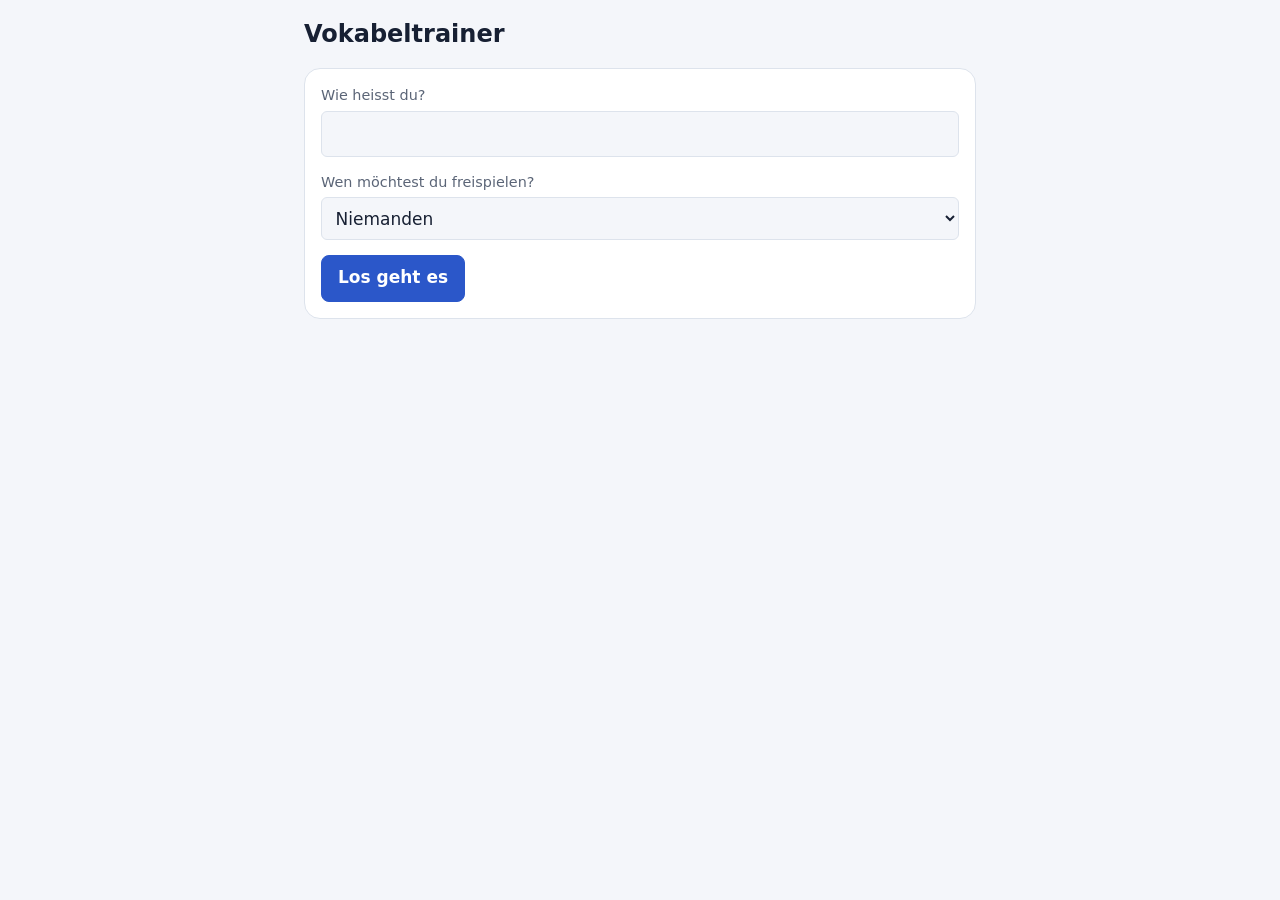
==== index.html @ 532fa18b "feat: neuer Fortschritt-Bildschirm - Titel «Dein Fortschritt», der Bereich der Auswahl darüber; der " ====
<!DOCTYPE html>
<html lang="de">

<head>
    <meta charset="UTF-8">
    <meta name="viewport" content="width=device-width, initial-scale=1">
    <meta name="description" content="Mehrsprachiger Vokabeltrainer mit drei Lernmodi.">
    <title>Vokabeltrainer</title>
    <link rel="stylesheet" href="css/styles.css">
    <link rel="icon" href="data:image/svg+xml,<svg xmlns='http://www.w3.org/2000/svg' viewBox='0 0 32 32'><text y='26' font-size='26'>📚</text></svg>">
</head>

<body>
    <!-- Symbole, eingebunden mit <use href="#i-…"> -->
    <svg class="sprite" aria-hidden="true">
        <symbol id="i-sound" viewBox="0 0 24 24"><path d="M11 5 6 9H3v6h3l5 4V5z"/><path d="M15.5 8.5a5 5 0 0 1 0 7"/><path d="M18.5 5.5a9 9 0 0 1 0 13"/></symbol>
        <symbol id="i-spell" viewBox="0 0 24 24"><path d="M4 7V4h16v3"/><path d="M9 20h6"/><path d="M12 4v16"/></symbol>
        <symbol id="i-write" viewBox="0 0 24 24"><path d="M12 20h9"/><path d="M16.5 3.5a2.1 2.1 0 0 1 3 3L7 19l-4 1 1-4z"/></symbol>
        <symbol id="i-grid" viewBox="0 0 24 24"><rect x="3" y="3" width="18" height="18" rx="2"/><path d="M3 9h18M3 15h18M9 3v18M15 3v18"/></symbol>
        <symbol id="i-sort" viewBox="0 0 24 24"><path d="M3 6h18"/><path d="M7 12h10"/><path d="M10 18h4"/></symbol>
        <symbol id="i-bolt" viewBox="0 0 24 24"><path d="M13 2 3 14h9l-1 8 10-12h-9l1-8z"/></symbol>
        <symbol id="i-book" viewBox="0 0 24 24"><path d="M4 19.5A2.5 2.5 0 0 1 6.5 17H20V3H6.5A2.5 2.5 0 0 0 4 5.5v14z"/></symbol>
        <symbol id="i-chart" viewBox="0 0 24 24"><path d="M3 3v18h18"/><path d="m7 15 4-4 3 3 5-6"/></symbol>
        <symbol id="i-more" viewBox="0 0 24 24"><circle cx="5" cy="12" r="1.2"/><circle cx="12" cy="12" r="1.2"/><circle cx="19" cy="12" r="1.2"/></symbol>
        <symbol id="i-check" viewBox="0 0 24 24"><path d="M20 6 9 17l-5-5"/></symbol>
        <symbol id="i-chevron" viewBox="0 0 24 24"><path d="m6 9 6 6 6-6"/></symbol>
        <symbol id="i-close" viewBox="0 0 24 24"><path d="M18 6 6 18M6 6l12 12"/></symbol>
        <symbol id="i-swap" viewBox="0 0 24 24"><path d="M7 7h13l-3-3"/><path d="M17 17H4l3 3"/></symbol>
        <symbol id="i-arrow" viewBox="0 0 24 24"><path d="M5 12h14"/><path d="m13 6 6 6-6 6"/></symbol>
    </svg>

    <div id="hero" class="hero" hidden>
        <img id="hero-image" alt="">
    </div>

    <!-- Hauptmenü: auf dem Handy unten, auf breiten Bildschirmen oben -->
    <nav id="tabbar" class="tabbar" aria-label="Hauptmenü" hidden>
        <button type="button" data-tab="screen-select">
            <svg class="icon" aria-hidden="true"><use href="#i-book"/></svg>
            Lernen
        </button>
        <button type="button" data-tab="screen-insight">
            <svg class="icon" aria-hidden="true"><use href="#i-chart"/></svg>
            Fortschritt
        </button>
        <button type="button" data-tab="screen-more">
            <svg class="icon" aria-hidden="true"><use href="#i-more"/></svg>
            Mehr
        </button>
    </nav>

    <main class="page">

        <!-- Startseite -->
        <section id="screen-start" class="screen" hidden>
            <h1>Vokabeltrainer</h1>
            <p id="start-challenge" class="card" hidden></p>
            <form id="start-form" class="card">
                <label for="name-input">Wie heisst du?</label>
                <input type="text" id="name-input" autocomplete="given-name" required>

                <label for="hero-select">Wen möchtest du freispielen?</label>
                <select id="hero-select">
                    <option value="">Niemanden</option>
                </select>

                <button type="submit" class="primary">Los geht es</button>
            </form>
        </section>

        <!-- Lernen: Kurs, Lektionen, Niveau und alles, was man damit macht -->
        <section id="screen-select" class="screen learn" hidden>
            <header class="learn-head">
                <span id="avatar" class="avatar" aria-hidden="true"></span>
                <div>
                    <p id="greeting" class="eyebrow"></p>
                    <h1>Was übst du heute?</h1>
                </div>
            </header>

            <div class="learn-grid">
                <div class="learn-main">
                    <label class="course">
                        <span class="eyebrow">Kurs</span>
                        <select id="deck-select"></select>
                    </label>

                    <div id="unit-list" class="unit-list"></div>
                </div>

                <div class="learn-side">
                    <section class="panel">
                        <fieldset class="level">
                            <legend><h2>Niveau</h2></legend>
                            <div class="segmented">
                                <label><input type="radio" name="level" value="basis"><span>Basis</span></label>
                                <label><input type="radio" name="level" value="erweitert" checked><span>Erweitert</span></label>
                                <label><input type="radio" name="level" value="expert"><span>Expert</span></label>
                            </div>
                        </fieldset>
                        <p id="level-hint" class="hint"></p>

                        <div class="cta-bar">
                            <button type="button" id="foryou-start" class="cta">
                                <span class="cta-text">
                                    <span class="cta-title">Für dich</span>
                                    <span id="foryou-detail" class="cta-detail"></span>
                                </span>
                                <svg class="icon" aria-hidden="true"><use href="#i-arrow"/></svg>
                            </button>
                        </div>
                    </section>

                    <section>
                        <h2>Selbst wählen</h2>
                        <div class="tile-grid">
                            <button type="button" class="tile" data-mode="terms">
                                <svg class="icon tile-icon" aria-hidden="true"><use href="#i-sound"/></svg>
                                <span class="tile-title">Erkennen</span>
                                <span class="tile-sub">hören und wählen</span>
                            </button>
                            <button type="button" class="tile" data-mode="spelling">
                                <svg class="icon tile-icon" aria-hidden="true"><use href="#i-spell"/></svg>
                                <span class="tile-title">Buchstabieren</span>
                                <span class="tile-sub">richtige Schreibweise</span>
                            </button>
                            <button type="button" class="tile" data-mode="writing">
                                <svg class="icon tile-icon" aria-hidden="true"><use href="#i-write"/></svg>
                                <span class="tile-title">Schreiben</span>
                                <span class="tile-sub">selbst eintippen</span>
                            </button>
                        </div>
                    </section>

                    <section id="exercise-block" hidden>
                        <h2>Grammatik</h2>
                        <div id="exercise-list" class="chip-list"></div>
                    </section>

                    <section id="game-block" hidden>
                        <h2>Spielen</h2>
                        <div id="game-list" class="game-grid"></div>
                    </section>
                </div>
            </div>
        </section>

        <!-- Mehr: Einstellungen, die man selten braucht -->
        <section id="screen-more" class="screen" hidden>
            <h1>Mehr</h1>

            <details class="card">
                <summary>Stimme</summary>
                <div id="voice-picker"></div>
                <p class="hint">
                    Welche Stimmen zur Verfügung stehen, hängt vom Browser ab.
                    Die über das Netz erzeugten klingen meist deutlich besser als
                    die auf dem Gerät gespeicherten.
                </p>
            </details>

            <details class="card">
                <summary>Drucken</summary>
                <p class="hint">Gedruckt werden die Wörter der Lektionen, die unter «Lernen» gewählt sind.</p>
                <fieldset class="row">
                    <legend class="label">Was soll auf dem Blatt stehen?</legend>
                    <label><input type="radio" name="print-mode" value="both" checked> beide Sprachen</label>
                    <label><input type="radio" name="print-mode" value="target"> nur Zielsprache</label>
                    <label><input type="radio" name="print-mode" value="source"> nur Ausgangssprache</label>
                </fieldset>
                <fieldset class="row">
                    <legend class="label">Format</legend>
                    <label><input type="radio" name="print-layout" value="list" checked> Liste</label>
                    <label><input type="radio" name="print-layout" value="cards"> Karteikarten</label>
                </fieldset>
                <label class="check">
                    <input type="checkbox" id="print-duplex">
                    doppelseitig (Zielsprache vorne, Ausgangssprache hinten)
                </label>
                <p class="hint">
                    Karteikarten: DIN A8 quer (74 × 52 mm), 8 pro Blatt – zum
                    Ausschneiden und Laminieren als Lernkärtchen. Doppelseitig:
                    im Druckdialog beidseitiges Drucken mit Wendung an der
                    langen Kante wählen; die Karte danach zum Umdrehen ebenfalls
                    um ihre lange Kante drehen.
                </p>
                <button type="button" id="print-open">Vorschau öffnen</button>
            </details>

            <details class="card">
                <summary>Eigenen Wortschatz laden</summary>
                <form id="import-form">
                    <label for="import-file">CSV-Datei</label>
                    <input type="file" id="import-file" accept=".csv,text/csv">

                    <label for="import-title">Bezeichnung</label>
                    <input type="text" id="import-title" placeholder="zum Beispiel: Französisch Unité 3">

                    <div class="row">
                        <span>
                            <label for="import-source">Ausgangssprache</label>
                            <select id="import-source">
                                <option value="de" selected>Deutsch</option>
                                <option value="en">Englisch</option>
                                <option value="fr">Französisch</option>
                                <option value="it">Italienisch</option>
                                <option value="es">Spanisch</option>
                                <option value="la">Latein</option>
                            </select>
                        </span>
                        <span>
                            <label for="import-target">Zielsprache</label>
                            <select id="import-target">
                                <option value="en" selected>Englisch</option>
                                <option value="fr">Französisch</option>
                                <option value="it">Italienisch</option>
                                <option value="es">Spanisch</option>
                                <option value="la">Latein</option>
                                <option value="de">Deutsch</option>
                            </select>
                        </span>
                    </div>

                    <label class="check">
                        <input type="checkbox" id="import-target-first" checked>
                        Spalte 2 enthält die Zielsprache
                    </label>

                    <button type="submit">Importieren</button>
                    <p id="import-message" class="hint"></p>
                </form>

                <p class="hint">
                    Erwartet werden drei Spalten, getrennt durch Semikolon:
                    <code>Lektion;Zielsprache;Ausgangssprache</code>
                </p>

                <button type="button" id="deck-delete" class="link danger">
                    Gewählten Wortschatz löschen
                </button>
            </details>
        </section>

        <!-- Lernrunde -->
        <section id="screen-quiz" class="screen quiz" hidden>
            <header class="quiz-head">
                <button type="button" id="quiz-home" class="icon-button" aria-label="Runde abbrechen">
                    <svg class="icon" aria-hidden="true"><use href="#i-close"/></svg>
                </button>
                <div id="quiz-progress" class="progress" role="progressbar" aria-label="Fortschritt der Runde"
                    aria-valuemin="0" aria-valuemax="1" aria-valuenow="0">
                    <div id="quiz-progress-fill" class="progress-fill"></div>
                </div>
                <span id="quiz-count" class="quiz-count"></span>
            </header>

            <div class="quiz-meta">
                <h1 id="quiz-title" class="pill"></h1>
                <span id="quiz-level" class="pill muted"></span>
            </div>

            <div class="quiz-card">
                <figure id="quiz-figure" class="quiz-figure" hidden>
                    <span id="quiz-emoji" aria-hidden="true"></span>
                    <img id="quiz-image" alt="" hidden>
                </figure>

                <p id="quiz-prompt" class="prompt"></p>
                <button type="button" id="quiz-speak" class="speak" hidden>
                    <svg class="icon" aria-hidden="true"><use href="#i-sound"/></svg>
                    nochmals hören
                </button>
            </div>

            <p id="quiz-subtitle" class="quiz-instruction"></p>

            <div id="quiz-options" class="options"></div>

            <form id="answer-form" hidden>
                <span class="answer-field">
                    <span id="answer-prefix" class="answer-prefix" hidden></span>
                    <input type="text" id="answer-input" autocomplete="off" autocapitalize="off"
                        autocorrect="off" spellcheck="false" placeholder="Übersetzung eintippen">
                </span>
                <button type="submit" class="primary">prüfen</button>
            </form>

            <p id="scoreboard" class="quiz-stats" role="status" aria-live="polite" hidden></p>

            <!-- Rückmeldung zur Antwort, unten über die ganze Breite -->
            <div id="quiz-feedback" class="feedback" hidden>
                <div class="feedback-inner">
                    <div class="feedback-head">
                        <span class="feedback-badge" aria-hidden="true">
                            <svg class="icon feedback-ok"><use href="#i-check"/></svg>
                            <svg class="icon feedback-no"><use href="#i-close"/></svg>
                        </span>
                        <p id="feedback-title" class="feedback-title" role="status" aria-live="polite"></p>
                    </div>
                    <p id="quiz-note" class="feedback-note"></p>
                    <button type="button" id="quiz-next" class="feedback-next" hidden>Weiter</button>
                </div>
            </div>
        </section>

        <!-- Ergebnis -->
        <section id="screen-result" class="screen result" hidden>
            <div class="result-head">
                <div class="ring" role="img" id="result-ring">
                    <svg viewBox="0 0 132 132" aria-hidden="true">
                        <circle class="ring-track" cx="66" cy="66" r="54"/>
                        <circle class="ring-fill" id="result-ring-fill" cx="66" cy="66" r="54"/>
                    </svg>
                    <span class="ring-label" aria-hidden="true">
                        <span id="result-score" class="ring-value"></span>
                        <span class="ring-unit">auf Anhieb</span>
                    </span>
                </div>
                <h1 id="result-title"></h1>
                <p id="result-text" class="result-text"></p>
            </div>

            <div id="result-missed-box" class="card" hidden>
                <h2 class="card-label">Noch nicht sicher</h2>
                <ul id="result-list" class="word-list"></ul>
            </div>

            <div id="result-level" class="card accent-card" hidden>
                <p id="result-level-text"></p>
                <button type="button" id="result-level-up" class="primary"></button>
            </div>

            <div class="result-actions">
                <button type="button" id="result-missed" class="primary big">Fehler wiederholen</button>
                <button type="button" id="result-again" class="big">Ganze Runde nochmals</button>
                <button type="button" id="result-home" class="link">Zur Übersicht</button>
            </div>
        </section>

        <!-- Spiel -->
        <section id="screen-game" class="screen" hidden>
            <div class="row spread">
                <div>
                    <h1 id="game-title"></h1>
                    <p id="game-subtitle" class="hint"></p>
                </div>
                <button type="button" id="game-home" class="link">abbrechen</button>
            </div>
            <p id="game-status" class="scoreboard" role="status"></p>
            <div id="game-stage" class="game-stage"></div>
        </section>

        <!-- Spielergebnis -->
        <section id="screen-game-result" class="screen" hidden>
            <h1>Geschafft!</h1>
            <p id="game-result-score" class="prompt"></p>
            <p id="game-result-detail" class="hint center"></p>

            <div id="game-result-compare" class="card center" hidden></div>

            <div id="game-result-missed-box" class="card" hidden>
                <h2>Das war noch nicht sicher</h2>
                <ul id="game-result-list" class="result-list"></ul>
            </div>

            <div class="modes">
                <button type="button" id="game-again" class="primary">nochmals spielen</button>
                <button type="button" id="game-challenge">Freunde herausfordern</button>
                <button type="button" id="game-result-home" class="link">zur Auswahl</button>
            </div>

            <div id="game-share" class="card" hidden>
                <h2>Herausforderung verschicken</h2>
                <p class="hint">
                    Wer den Link öffnet, spielt genau diese Partie und sieht danach, wer besser war.
                    Du erscheinst als <strong id="share-alias"></strong>.
                    <button type="button" id="share-reroll" class="link">anderer Spitzname</button>
                </p>
                <label for="share-link">Link</label>
                <input type="text" id="share-link" readonly>
                <div class="row">
                    <button type="button" id="share-copy" class="primary">Link kopieren</button>
                    <button type="button" id="share-native" hidden>Teilen …</button>
                </div>
                <p id="share-message" class="hint" role="status"></p>
            </div>
        </section>

        <!-- Eingehende Herausforderung -->
        <section id="screen-challenge" class="screen" hidden>
            <h1>Du wurdest herausgefordert!</h1>
            <div class="card">
                <p id="challenge-text" class="prompt"></p>
                <p id="challenge-detail" class="hint center"></p>
                <p id="challenge-warning" class="hint error" hidden></p>
                <div class="modes">
                    <button type="button" id="challenge-accept" class="primary">annehmen</button>
                    <button type="button" id="challenge-decline" class="link">nicht jetzt</button>
                </div>
            </div>
        </section>

        <!-- Lernstand und Schwächen -->
        <section id="screen-insight" class="screen insight" hidden>
            <header class="insight-head">
                <p id="insight-scope" class="eyebrow"></p>
                <h1>Dein Fortschritt</h1>
            </header>

            <section class="card">
                <div class="card-head">
                    <h2>Lernkartei</h2>
                    <span id="insight-total" class="card-meta"></span>
                </div>
                <div id="insight-boxes" class="boxes"></div>
                <p id="insight-summary" class="hint"></p>
            </section>

            <section class="card">
                <h2>Das passiert dir oft</h2>
                <div id="insight-errors"></div>
            </section>

            <section id="insight-confusions-card" class="card" hidden>
                <h2>Diese Wörter verwechselst du</h2>
                <div id="insight-confusions"></div>
            </section>

            <section id="insight-grammar-card" class="card" hidden>
                <h2>Grammatik</h2>
                <div id="insight-grammar"></div>
            </section>

            <section id="insight-weak-card" class="card" hidden>
                <h2>Noch unsicher</h2>
                <ul id="insight-weak" class="word-list"></ul>
                <button type="button" id="insight-weak-start" class="primary big wide-button">Diese Wörter üben</button>
            </section>
        </section>

    </main>

    <!-- Druckvorschau -->
    <div id="print-overlay" class="overlay" hidden></div>
    <div id="print-dialog" class="dialog" role="dialog" aria-labelledby="print-heading" hidden>
        <h2 id="print-heading">Druckvorschau</h2>
        <div class="table-scroll">
            <table id="print-table"></table>
        </div>
        <div class="row">
            <button type="button" id="print-shuffle">mischen</button>
            <button type="button" id="print-start" class="primary">drucken</button>
            <button type="button" id="print-close" class="link">schliessen</button>
        </div>
    </div>

    <script type="module" src="js/main.js"></script>
</body>

</html>
---- css/styles.css ----
/* Vokabeltrainer – Grundgestaltung */

:root {
    /* Eingebaute Bedienelemente (Auswahllisten, Scrollbalken) folgen dem Modus. */
    color-scheme: light dark;
    --bg: #f4f6fa;
    --surface: #ffffff;
    --track: #e6eaf1;
    --ink: #172033;
    --ink-soft: #5b6577;
    --accent: #2b57c9;
    --accent-strong: #1e3f96;
    --accent-soft: #e7edfb;
    --accent-ink: #ffffff;
    --warm: #e8772e;
    --warm-soft: #fde7d6;
    --warm-ink: #6b3009;
    --line: #dde3ec;
    --right: #1f7a4d;
    --right-soft: #e3f3ea;
    --right-ink: #14532f;
    --warn: #b4471a;
    --warn-soft: #fcebdd;
    --warn-ink: #7a2e0e;
    --status-ink: #ffffff;
    --wrong: #c0392b;
    --radius: 16px;
    --tabbar-height: 4rem;
}

@media (prefers-color-scheme: dark) {
    :root {
        --bg: #161a1f;
        --surface: #1e242b;
        --track: #2a323c;
        --ink: #e8edf3;
        --ink-soft: #9aa7b5;
        --accent: #7aa2f7;
        --accent-strong: #c9d8ff;
        --accent-soft: #24304a;
        --accent-ink: #0f1418;
        --warm: #f0a46a;
        --warm-soft: #3b2a1e;
        --warm-ink: #ffd9bd;
        --line: #2e3844;
        --right: #4caf7d;
        --right-soft: #1b3428;
        --right-ink: #c7ecd6;
        --warn: #e88a5a;
        --warn-soft: #3a2417;
        --warn-ink: #ffd6bf;
        --status-ink: #0f1418;
        --wrong: #e06a5c;
    }
}

* {
    box-sizing: border-box;
}

/* Verborgenes bleibt verborgen, auch wenn eine Regel weiter unten ein
   display setzt. Ohne dieses Ausrufezeichen gewinnt etwa das flex des
   Antwortformulars gegen sein hidden-Attribut. */
[hidden] {
    display: none !important;
}

body {
    margin: 0;
    padding: 1rem;
    font-family: system-ui, -apple-system, "Segoe UI", Roboto, sans-serif;
    font-size: 17px;
    line-height: 1.5;
    color: var(--ink);
    background: var(--bg);
}

.page {
    max-width: 72rem;
    margin: 0 auto;
}

/* Lernen nutzt die volle Breite, die übrigen Bereiche bleiben schmal. */
.screen:not(.learn) {
    max-width: 42rem;
    margin-inline: auto;
}

h1 {
    font-size: 1.5rem;
    margin: 0 0 1rem;
}

h2 {
    font-size: 1.1rem;
    margin: 0 0 .75rem;
}

/* ------------------------------------------------------------- Bausteine */

.card {
    background: var(--surface);
    border: 1px solid var(--line);
    border-radius: var(--radius);
    padding: 1rem;
    margin-bottom: 1rem;
}

details.card > summary {
    cursor: pointer;
    font-weight: 600;
    margin: -1rem;
    padding: 1rem;
}

details.card[open] > summary {
    margin-bottom: 0;
}

label,
.label {
    display: block;
    font-size: .9rem;
    color: var(--ink-soft);
    margin-bottom: .25rem;
}

label.check,
fieldset label {
    display: inline-flex;
    align-items: center;
    gap: .4rem;
    color: var(--ink);
    margin-right: 1rem;
}

input[type="text"],
input[type="file"],
select {
    width: 100%;
    padding: .6rem;
    margin-bottom: .9rem;
    font: inherit;
    color: var(--ink);
    background: var(--bg);
    border: 1px solid var(--line);
    border-radius: 6px;
}

fieldset {
    border: 0;
    padding: 0;
    margin: 0 0 .75rem;
}

.row {
    display: flex;
    flex-wrap: wrap;
    gap: .75rem;
    align-items: center;
}

.row.spread {
    justify-content: space-between;
}

.row > span {
    flex: 1 1 10rem;
}

.hint {
    font-size: .875rem;
    color: var(--ink-soft);
    margin: .5rem 0 0;
}

.hint.error {
    color: var(--wrong);
}

code {
    font-size: .85em;
    background: var(--bg);
    padding: .1rem .3rem;
    border-radius: 4px;
}

/* -------------------------------------------------------------- Knöpfe */

button {
    font: inherit;
    padding: .6rem 1rem;
    border: 1px solid var(--line);
    border-radius: 8px;
    background: var(--surface);
    color: var(--ink);
    cursor: pointer;
}

button:hover:not(:disabled) {
    border-color: var(--accent);
}

button:disabled {
    opacity: .45;
    cursor: not-allowed;
}

button.primary {
    background: var(--accent);
    border-color: var(--accent);
    color: var(--accent-ink);
    font-weight: 600;
}

button.link {
    background: none;
    border: none;
    color: var(--accent);
    padding: .3rem .4rem;
    text-decoration: underline;
}

button.link.danger {
    color: var(--wrong);
}

.modes {
    display: flex;
    flex-wrap: wrap;
    gap: .6rem;
}

.modes button {
    flex: 1 1 8rem;
}

/* ------------------------------------------------------------- Symbole */

.sprite {
    position: absolute;
    width: 0;
    height: 0;
    overflow: hidden;
}

.icon {
    width: 1.25em;
    height: 1.25em;
    flex: none;
    fill: none;
    stroke: currentColor;
    stroke-width: 2;
    stroke-linecap: round;
    stroke-linejoin: round;
}

/* ------------------------------------------------------------- Lernen */

.learn {
    /* Platz für die Leiste «Für dich», die auf dem Handy unten klebt. */
    padding-bottom: 5.5rem;
}

.learn h2 {
    font-size: 1.15rem;
    margin: 0 0 .6rem;
}

.learn section + section {
    margin-top: 1.5rem;
}

.eyebrow {
    margin: 0;
    font-size: .9rem;
    color: var(--ink-soft);
}

.learn-head {
    display: flex;
    align-items: center;
    gap: .75rem;
    margin-bottom: 1.25rem;
}

/* Der Held oben rechts soll den Titel nicht verdecken. */
body:has(#hero:not([hidden])) .learn-head {
    padding-right: 5.5rem;
}

.learn-head h1 {
    margin: 0;
    line-height: 1.15;
}

.avatar {
    width: 2.75rem;
    height: 2.75rem;
    flex: none;
    border-radius: 50%;
    display: flex;
    align-items: center;
    justify-content: center;
    background: var(--warm-soft);
    color: var(--warm-ink);
    font-weight: 700;
    font-size: 1.2rem;
}

.avatar:empty {
    display: none;
}

.learn-grid {
    display: grid;
    gap: 1.5rem;
}

.course {
    display: block;
    margin: 0 0 1rem;
    padding: .75rem 1rem .25rem;
    background: var(--surface);
    border: 1px solid var(--line);
    border-radius: var(--radius);
    color: var(--ink);
}

/* Die aufgeklappte Liste malt der Browser selbst – Farben ausdrücklich setzen,
   sonst steht im dunklen Modus helle Schrift auf weissem Grund. */
select option {
    background: var(--surface);
    color: var(--ink);
}

.course select {
    margin: .15rem 0 .5rem;
    padding: .35rem 0;
    border: 0;
    background: transparent;
    font-weight: 700;
    cursor: pointer;
}

/* Lektionen: je Unit ein aufklappbarer Block mit Kacheln */

.unit-list {
    display: grid;
    gap: .75rem;
}

.unit-group {
    background: var(--surface);
    border: 1px solid var(--line);
    border-radius: var(--radius);
}

.unit-group > summary {
    display: flex;
    align-items: center;
    gap: .5rem;
    min-height: 3.25rem;
    padding: .5rem 1rem;
    cursor: pointer;
    list-style: none;
}

.unit-group > summary::-webkit-details-marker {
    display: none;
}

.unit-group-text {
    flex: 1;
    display: flex;
    flex-direction: column;
    line-height: 1.3;
}

.unit-group-title {
    font-weight: 700;
    font-size: 1.05rem;
}

.unit-group-meta {
    font-size: .85rem;
    color: var(--ink-soft);
}

.unit-group .chevron {
    color: var(--ink-soft);
    transition: transform .2s ease;
}

.unit-group[open] .chevron {
    transform: rotate(180deg);
}

.unit-group-body {
    display: grid;
    gap: .75rem;
    padding: 0 1rem 1rem;
}

button.unit-group-all {
    justify-self: end;
    margin: -.25rem 0 -.25rem;
    min-height: 2.75rem;
    font-weight: 700;
    text-decoration: none;
}

.unit-row {
    display: grid;
    gap: .4rem;
}

.unit-row + .unit-row {
    padding-top: .75rem;
    border-top: 1px solid var(--line);
}

.unit-row-title {
    font-weight: 700;
}

.unit-tiles {
    display: grid;
    grid-template-columns: repeat(2, minmax(0, 1fr));
    gap: .5rem;
}

button.unit-tile {
    display: flex;
    flex-direction: column;
    align-items: flex-start;
    justify-content: center;
    gap: .1rem;
    min-height: 3.5rem;
    padding: .5rem .75rem;
    text-align: left;
    border: 2px solid var(--line);
    border-radius: 12px;
    background: var(--surface);
    color: var(--ink);
}

button.unit-tile[aria-pressed="true"] {
    border-color: var(--accent);
    background: var(--accent-soft);
    color: var(--accent-strong);
}

.unit-tile-name {
    display: flex;
    align-items: center;
    gap: .35rem;
    font-weight: 700;
    overflow-wrap: anywhere;
}

.unit-tile .check {
    display: none;
    stroke-width: 3;
}

.unit-tile[aria-pressed="true"] .check {
    display: block;
}

.unit-tile-count {
    font-size: .85rem;
    opacity: .8;
}

/* Niveau als Schalter mit drei Feldern */

.panel {
    background: var(--surface);
    border: 1px solid var(--line);
    border-radius: var(--radius);
    padding: 1rem;
}

fieldset.level {
    margin: 0;
}

fieldset.level legend {
    padding: 0;
}

.segmented {
    display: grid;
    grid-template-columns: repeat(3, minmax(0, 1fr));
    gap: .25rem;
    padding: .25rem;
    background: var(--track);
    border-radius: 14px;
}

.segmented label {
    position: relative;
    display: block;
    margin: 0;
    color: var(--ink-soft);
}

.segmented input {
    position: absolute;
    opacity: 0;
    inset: 0;
    margin: 0;
    cursor: pointer;
}

.segmented span {
    display: flex;
    align-items: center;
    justify-content: center;
    min-height: 2.75rem;
    border-radius: 10px;
    font-weight: 700;
    font-size: .95rem;
}

.segmented input:checked + span {
    background: var(--surface);
    color: var(--ink);
    box-shadow: 0 1px 3px rgba(0, 0, 0, .15);
}

.segmented input:focus-visible + span {
    outline: 2px solid var(--accent);
    outline-offset: 1px;
}

/* «Für dich»: auf dem Handy unten festgeklebt, breit im Panel */

.cta-bar {
    position: fixed;
    left: 0;
    right: 0;
    bottom: var(--tabbar-height);
    z-index: 20;
    padding: .6rem 1rem;
    background: var(--surface);
    border-top: 1px solid var(--line);
    box-shadow: 0 -8px 24px rgba(0, 0, 0, .06);
}

button.cta {
    display: flex;
    align-items: center;
    justify-content: space-between;
    gap: 1rem;
    width: 100%;
    max-width: 42rem;
    margin: 0 auto;
    min-height: 3.5rem;
    padding: .5rem 1.1rem;
    border: 0;
    border-radius: 16px;
    background: var(--accent);
    color: var(--accent-ink);
    text-align: left;
}

button.cta:disabled {
    opacity: 1;
    background: var(--track);
    color: var(--ink-soft);
}

button.cta:disabled .icon {
    display: none;
}

.cta-text {
    display: flex;
    flex-direction: column;
    line-height: 1.25;
}

.cta-title {
    font-weight: 700;
    font-size: 1.15rem;
}

.cta-detail {
    font-size: .85rem;
    opacity: .92;
}

button.cta .icon {
    width: 1.5rem;
    height: 1.5rem;
    stroke-width: 2.4;
}

/* Modi, Grammatik, Spiele */

.tile-grid {
    display: grid;
    gap: .5rem;
}

button.tile {
    display: grid;
    grid-template-columns: auto 1fr;
    grid-template-rows: auto auto;
    column-gap: .8rem;
    align-items: center;
    min-height: 4rem;
    padding: .6rem .9rem;
    text-align: left;
    border-radius: var(--radius);
}

.tile-icon {
    grid-row: span 2;
    width: 2.5rem;
    height: 2.5rem;
    padding: .55rem;
    border-radius: 12px;
    background: var(--accent-soft);
    color: var(--accent);
}

.tile-title {
    font-weight: 700;
    line-height: 1.2;
}

.tile-sub {
    font-size: .85rem;
    color: var(--ink-soft);
    line-height: 1.2;
}

.chip-list {
    display: flex;
    flex-wrap: wrap;
    gap: .5rem;
}

button.chip {
    min-height: 2.75rem;
    padding: .4rem 1rem;
    border-radius: 999px;
    font-weight: 600;
}

.game-grid {
    display: grid;
    grid-template-columns: repeat(auto-fit, minmax(6.5rem, 1fr));
    gap: .5rem;
}

button.game-tile {
    display: flex;
    flex-direction: column;
    align-items: center;
    justify-content: center;
    gap: .35rem;
    min-height: 5.5rem;
    padding: .6rem;
    border: 0;
    border-radius: var(--radius);
    background: var(--warm-soft);
    color: var(--warm-ink);
    font-weight: 700;
    font-size: .9rem;
    text-align: center;
    hyphens: auto;
}

button.game-tile:hover:not(:disabled) {
    outline: 2px solid var(--warm);
}

button.game-tile .icon {
    width: 1.5rem;
    height: 1.5rem;
}

/* ------------------------------------------------------------ Hauptmenü */

.tabbar {
    position: fixed;
    left: 0;
    right: 0;
    bottom: 0;
    z-index: 30;
    height: var(--tabbar-height);
    display: grid;
    grid-template-columns: repeat(3, minmax(0, 1fr));
    padding: 0 .5rem env(safe-area-inset-bottom);
    background: var(--surface);
    border-top: 1px solid var(--line);
}

.tabbar button {
    display: flex;
    flex-direction: column;
    align-items: center;
    justify-content: center;
    gap: .1rem;
    padding: 0;
    border: 0;
    background: none;
    color: var(--ink-soft);
    font-size: .8rem;
}

.tabbar button[aria-current="page"] {
    color: var(--accent);
    font-weight: 700;
}

body.has-tabbar {
    padding-bottom: calc(var(--tabbar-height) + 1rem);
}

/* ------------------------------------------- Breite Bildschirme: zwei Spalten */

@media (min-width: 60rem) {
    .tabbar {
        position: static;
        height: auto;
        display: flex;
        gap: .25rem;
        max-width: 72rem;
        margin: 0 auto 1.25rem;
        padding: .4rem;
        border: 1px solid var(--line);
        border-radius: var(--radius);
    }

    .tabbar button {
        flex-direction: row;
        gap: .5rem;
        min-height: 2.75rem;
        padding: 0 1rem;
        border-radius: 10px;
        font-size: 1rem;
    }

    .tabbar button[aria-current="page"] {
        background: var(--accent-soft);
        color: var(--accent-strong);
    }

    body.has-tabbar {
        padding-bottom: 1rem;
    }

    .learn {
        padding-bottom: 0;
    }

    .learn-grid {
        grid-template-columns: minmax(0, 1.35fr) minmax(0, 1fr);
        gap: 2rem;
        align-items: start;
    }

    .cta-bar {
        position: static;
        padding: 0;
        margin-top: 1rem;
        background: none;
        border: 0;
        box-shadow: none;
    }
}

/* ---------------------------------------------------------- Lernrunde */

.quiz {
    /* Platz für die Rückmeldung, die unten über allem liegt. */
    padding-bottom: 9rem;
}

.quiz-head {
    display: flex;
    align-items: center;
    gap: .75rem;
    margin-bottom: 1rem;
}

/* Der Held oben rechts soll den Zähler nicht verdecken. */

body:has(#hero:not([hidden])) .quiz-head {
    padding-right: 5.5rem;
}

button.icon-button {
    width: 2.75rem;
    height: 2.75rem;
    flex: none;
    display: flex;
    align-items: center;
    justify-content: center;
    padding: 0;
    border: 0;
    border-radius: 12px;
    background: none;
    color: var(--ink-soft);
}

button.icon-button:hover {
    background: var(--track);
    color: var(--ink);
}

button.icon-button .icon {
    width: 1.4rem;
    height: 1.4rem;
    stroke-width: 2.2;
}

.progress {
    flex: 1;
    height: .75rem;
    border-radius: 999px;
    background: var(--line);
    overflow: hidden;
}

.progress-fill {
    width: 0;
    height: 100%;
    border-radius: 999px;
    background: var(--accent);
    transition: width .3s ease;
}

.quiz-count {
    min-width: 2.75rem;
    text-align: right;
    font-weight: 700;
    font-size: .9rem;
    color: var(--ink-soft);
    font-variant-numeric: tabular-nums;
}

.quiz-meta {
    display: flex;
    flex-wrap: wrap;
    gap: .4rem;
    margin-bottom: 1rem;
}

.pill {
    margin: 0;
    padding: .2rem .7rem;
    border-radius: 999px;
    background: var(--accent-soft);
    color: var(--accent-strong);
    font-size: .85rem;
    font-weight: 700;
    line-height: 1.5;
}

.pill.muted {
    background: var(--track);
    color: var(--ink-soft);
}

.pill:empty {
    display: none;
}

.quiz-card {
    display: flex;
    flex-direction: column;
    align-items: center;
    gap: .5rem;
    padding: 1.5rem 1.25rem;
    background: var(--surface);
    border: 1px solid var(--line);
    border-radius: 24px;
    text-align: center;
}

.quiz-figure {
    margin: 0;
    line-height: 1;
}

#quiz-emoji {
    font-size: clamp(3rem, 16vw, 4.5rem);
}

#quiz-image {
    max-width: 9rem;
    max-height: 9rem;
    border-radius: var(--radius);
}

.prompt {
    font-size: clamp(1.6rem, 7vw, 2.4rem);
    font-weight: 600;
    text-align: center;
    margin: 1rem 0;
    overflow-wrap: break-word;
}

.quiz-card .prompt {
    margin: 0;
    line-height: 1.2;
}

button.speak {
    display: inline-flex;
    align-items: center;
    gap: .4rem;
    min-height: 2.75rem;
    margin-top: .25rem;
    padding: 0 1rem;
    border-radius: 999px;
    background: var(--bg);
    color: var(--accent);
    font-weight: 700;
    font-size: .9rem;
}

.quiz-instruction {
    margin: .9rem 0 0;
    text-align: center;
    color: var(--ink-soft);
}

.quiz-instruction:empty {
    display: none;
}

.options {
    display: grid;
    grid-template-columns: repeat(auto-fit, minmax(9rem, 1fr));
    gap: .6rem;
    margin-top: 1rem;
}

button.option {
    min-height: 4rem;
    padding: .75rem;
    border: 2px solid var(--line);
    border-radius: var(--radius);
    box-shadow: 0 2px 0 var(--line);
    font-weight: 700;
    font-size: 1.05rem;
    overflow-wrap: break-word;
}

button.option.right {
    background: var(--right-soft);
    border-color: var(--right);
    color: var(--right-ink);
    box-shadow: none;
}

button.option.wrong {
    background: var(--warn-soft);
    border-color: var(--warn);
    color: var(--warn-ink);
    box-shadow: none;
    opacity: 1;
}

#answer-form {
    display: flex;
    gap: .5rem;
    justify-content: center;
    max-width: 30rem;
    margin: 1rem auto 0;
}

#answer-input {
    flex: 1 1 auto;
    min-width: 0;
    min-height: 3.25rem;
    margin: 0;
    text-align: center;
    font-size: 1.2rem;
    border-width: 2px;
    border-radius: 14px;
    background: var(--surface);
}

#answer-input:focus {
    outline: none;
    border-color: var(--accent);
}

#answer-input.wrong {
    border-color: var(--warn);
    box-shadow: 0 0 0 3px color-mix(in srgb, var(--warn) 30%, transparent);
}

#answer-form button[type="submit"] {
    flex: none;
    min-height: 3.25rem;
    padding: 0 1.4rem;
    border-radius: 14px;
}

/* Eingabe mit vorgegebenem Artikel: "la [        ]". */
.answer-field {
    display: flex;
    align-items: center;
    gap: .5rem;
    flex: 1 1 0;
    min-width: 0;
}

.answer-prefix {
    font-size: 1.2rem;
    font-weight: 600;
}

.quiz-stats {
    margin: 1.5rem 0 0;
    text-align: center;
    font-size: .9rem;
    color: var(--ink-soft);
    font-variant-numeric: tabular-nums;
}

/* Rückmeldung: unten über die ganze Breite, grün oder orange */

.feedback {
    position: fixed;
    left: 0;
    right: 0;
    bottom: 0;
    z-index: 40;
    padding: 1rem 1rem calc(1.25rem + env(safe-area-inset-bottom));
    border-top: 2px solid var(--right);
    background: var(--right-soft);
    color: var(--right-ink);
    animation: feedback-in .18s ease-out;
}

.feedback[data-kind="no"] {
    border-top-color: var(--warn);
    background: var(--warn-soft);
    color: var(--warn-ink);
}

@keyframes feedback-in {
    from { transform: translateY(100%); }
    to { transform: none; }
}

@media (prefers-reduced-motion: reduce) {
    .feedback {
        animation: none;
    }
}

.feedback-inner {
    display: grid;
    gap: .5rem;
    max-width: 42rem;
    margin: 0 auto;
}

.feedback-head {
    display: flex;
    align-items: center;
    gap: .6rem;
}

.feedback-badge {
    width: 2rem;
    height: 2rem;
    flex: none;
    display: flex;
    align-items: center;
    justify-content: center;
    border-radius: 50%;
    background: var(--right);
    color: var(--status-ink);
}

.feedback[data-kind="no"] .feedback-badge {
    background: var(--warn);
}

.feedback-badge .icon {
    width: 1.1rem;
    height: 1.1rem;
    stroke-width: 3;
}

.feedback .feedback-no,
.feedback[data-kind="no"] .feedback-ok {
    display: none;
}

.feedback[data-kind="no"] .feedback-no {
    display: block;
}

.feedback-title {
    margin: 0;
    font-weight: 700;
    font-size: 1.15rem;
}

.feedback-note {
    margin: 0;
    font-size: .95rem;
}

.feedback-note:empty {
    display: none;
}

button.feedback-next {
    min-height: 3.25rem;
    border: 0;
    border-radius: 14px;
    background: var(--right);
    color: var(--status-ink);
    font-weight: 700;
    font-size: 1.05rem;
}

.feedback[data-kind="no"] button.feedback-next {
    background: var(--warn);
}

button.feedback-next:focus-visible {
    outline: 3px solid var(--ink);
    outline-offset: 2px;
}

.scoreboard {
    text-align: center;
    color: var(--ink-soft);
    font-variant-numeric: tabular-nums;
}

/* Hinweiszeile in den Spielen */
.note {
    text-align: center;
    min-height: 1.5rem;
    color: var(--wrong);
}

.note.ok {
    color: var(--right);
}

/* ------------------------------------------------------------ Ergebnis */

.result-head {
    display: flex;
    flex-direction: column;
    align-items: center;
    gap: .5rem;
    margin: .5rem 0 1.5rem;
    text-align: center;
}

.result-head h1 {
    margin: .5rem 0 0;
    font-size: 1.6rem;
}

.result-text {
    margin: 0;
    max-width: 26rem;
    color: var(--ink-soft);
}

.ring {
    position: relative;
    width: 8.25rem;
    height: 8.25rem;
}

.ring svg {
    width: 100%;
    height: 100%;
    transform: rotate(-90deg);
}

.ring circle {
    fill: none;
    stroke-width: 14;
}

.ring-track {
    stroke: var(--line);
}

.ring-fill {
    stroke: var(--right);
    stroke-linecap: round;
    stroke-dasharray: 0 340;
    transition: stroke-dasharray .6s ease-out;
}

@media (prefers-reduced-motion: reduce) {
    .ring-fill {
        transition: none;
    }
}

.ring-label {
    position: absolute;
    inset: 0;
    display: flex;
    flex-direction: column;
    align-items: center;
    justify-content: center;
    line-height: 1.1;
}

.ring-value {
    font-size: 2rem;
    font-weight: 700;
    font-variant-numeric: tabular-nums;
}

.ring-unit {
    font-size: .8rem;
    color: var(--ink-soft);
}

.card-label {
    margin: 0 0 .25rem;
    font-size: .95rem;
    color: var(--ink-soft);
}

.word-list {
    margin: 0;
    padding: 0;
    list-style: none;
}

.word-list li {
    display: flex;
    justify-content: space-between;
    align-items: baseline;
    gap: 1rem;
    padding: .6rem 0;
    border-top: 1px solid var(--line);
}

.word-list li span {
    color: var(--ink-soft);
    text-align: right;
}

.accent-card {
    background: var(--accent-soft);
    border-color: transparent;
    color: var(--accent-strong);
}

.accent-card p {
    margin: 0 0 .75rem;
}

/* Bei langer Fehlerliste bleiben die Knöpfe unten erreichbar. */
.result-actions {
    position: sticky;
    bottom: 0;
    z-index: 5;
    display: grid;
    gap: .6rem;
    margin: 1rem -1rem 0;
    padding: 1rem 1rem calc(.75rem + env(safe-area-inset-bottom));
    background: var(--bg);
    box-shadow: 0 -12px 16px -8px var(--bg);
}

button.big {
    min-height: 3.25rem;
    border-width: 2px;
    border-radius: var(--radius);
    font-weight: 700;
    font-size: 1.05rem;
}

.result-actions button.link {
    min-height: 2.75rem;
    font-weight: 700;
    text-decoration: none;
}

.result-list {
    margin: 0;
    padding-left: 1.2rem;
}

.result-list li {
    margin-bottom: .3rem;
}

/* --------------------------------------------------------------- Held */

.hero {
    position: fixed;
    top: .75rem;
    right: .75rem;
    width: 5rem;
    z-index: 10;
    pointer-events: none;
}

.hero img {
    width: 100%;
    height: auto;
    border-radius: 8px;
    transition: filter .4s ease;
}

@media (min-width: 40rem) {
    .hero {
        width: 7.5rem;
    }
}

/* ------------------------------------------------------------- Dialog */

.overlay {
    position: fixed;
    inset: 0;
    background: rgba(0, 0, 0, .5);
    z-index: 100;
}

.dialog {
    position: fixed;
    z-index: 101;
    left: 50%;
    top: 50%;
    transform: translate(-50%, -50%);
    width: min(40rem, 92vw);
    max-height: 85vh;
    overflow-y: auto;
    padding: 1.25rem;
    background: var(--surface);
    border: 1px solid var(--line);
    border-radius: var(--radius);
    box-shadow: 0 10px 40px rgba(0, 0, 0, .25);
}

.table-scroll {
    overflow-x: auto;
    margin-bottom: 1rem;
}

table {
    width: 100%;
    border-collapse: collapse;
}

th,
td {
    border: 1px solid var(--line);
    padding: .5rem;
    text-align: left;
}

td.blank {
    width: 55%;
}

/* ---------------------------------------------------------- Lernstand */

.insight-head {
    margin-bottom: 1.25rem;
}

.insight-head h1 {
    margin: 0;
}

.insight h2 {
    font-size: 1.1rem;
    margin: 0 0 .75rem;
}

.card-head {
    display: flex;
    align-items: baseline;
    justify-content: space-between;
    gap: 1rem;
}

.card-meta {
    font-size: .85rem;
    color: var(--ink-soft);
}

/* Lernkartei: ein Balken je Fach, von warm (wackelt) nach blau (sitzt) */
.boxes {
    display: grid;
    grid-template-columns: repeat(6, minmax(0, 1fr));
    gap: .4rem;
    text-align: center;
}

.box {
    display: flex;
    flex-direction: column;
    align-items: center;
    gap: .2rem;
    font-size: .85rem;
}

.box small {
    color: var(--ink-soft);
    font-size: .7rem;
    line-height: 1.2;
}

.box-track {
    display: flex;
    align-items: flex-end;
    width: 100%;
    height: 5.5rem;
}

.box-bar {
    width: 100%;
    min-height: 4px;
    border-radius: 6px;
    background: var(--track);
}

.box-1 .box-bar { background: var(--warm); }
.box-2 .box-bar { background: color-mix(in srgb, var(--accent) 35%, var(--surface)); }
.box-3 .box-bar { background: color-mix(in srgb, var(--accent) 60%, var(--surface)); }
.box-4 .box-bar { background: color-mix(in srgb, var(--accent) 80%, var(--surface)); }
.box-5 .box-bar { background: var(--accent-strong); }

/* Auf dem Handy reichen Zahl und Fach; die Wartezeit steht im Tooltip. */
@media (max-width: 30rem) {
    .box small {
        display: none;
    }
}

/* Zeilen mit Balken und Knopf «üben» */
.insight-row {
    display: flex;
    align-items: center;
    justify-content: space-between;
    gap: 1rem;
    padding: .75rem 0;
    border-top: 1px solid var(--line);
}

.insight-row:first-child {
    border-top: 0;
    padding-top: 0;
}

.insight-text {
    flex: 1;
    min-width: 0;
    display: grid;
    gap: .35rem;
}

.insight-line {
    display: flex;
    justify-content: space-between;
    gap: .75rem;
}

.insight-row p {
    margin: 0;
}

.insight-row button {
    flex: none;
}

.insight-row s {
    color: var(--warn);
}

.meter {
    height: .5rem;
    border-radius: 999px;
    background: var(--track);
    overflow: hidden;
}

.meter-fill {
    height: 100%;
    border-radius: 999px;
    background: var(--accent);
}

.meter.warm .meter-fill {
    background: var(--warm);
}

/* Verwechslungen als Wortpaare */
/* Ein Paar je Zeile; lange Wendungen brechen in ihrem Feld um. */
.pair {
    display: grid;
    grid-template-columns: minmax(0, 1fr) auto minmax(0, 1fr);
    align-items: center;
    gap: .5rem;
    margin-bottom: .6rem;
}

.pair-word {
    padding: .3rem .8rem;
    border-radius: 12px;
    background: var(--accent-soft);
    color: var(--accent-strong);
    font-weight: 700;
}

.pair .icon {
    color: var(--ink-soft);
}

button.pair-practice {
    margin-top: .4rem;
    font-weight: 700;
    border-radius: 999px;
    min-height: 2.75rem;
}

button.wide-button {
    width: 100%;
    margin-top: 1rem;
}

/* ------------------------------------------------------------- Spiele */

.center {
    text-align: center;
}

.game-stage {
    margin-top: 1rem;
}

/* Kreuzworträtsel */
.cw-grid {
    --cell: min(2.6rem, calc((100vw - 2.5rem) / var(--cols)));
    display: grid;
    grid-template-columns: repeat(var(--cols), var(--cell));
    grid-auto-rows: var(--cell);
    gap: 2px;
    justify-content: center;
    margin: 0 auto 1rem;
}

.cw-cell {
    position: relative;
    background: var(--surface);
    border: 1px solid var(--line);
    border-radius: 4px;
}

.cw-cell input {
    width: 100%;
    height: 100%;
    margin: 0;
    padding: 0;
    border: 0;
    border-radius: 3px;
    background: transparent;
    color: var(--ink);
    text-align: center;
    text-transform: uppercase;
    font-size: calc(var(--cell) * .55);
    font-weight: 600;
    caret-color: var(--accent);
}

.cw-cell input:focus {
    outline: 2px solid var(--accent);
    outline-offset: -2px;
}

.cw-cell.active {
    background: color-mix(in srgb, var(--accent) 18%, var(--surface));
}

.cw-cell.fixed input {
    color: var(--ink-soft);
}

.cw-cell.solved {
    background: color-mix(in srgb, var(--right) 22%, var(--surface));
}

.cw-cell.solved input {
    color: var(--ink);
}

.cw-cell.wrong {
    animation: cw-wrong .5s;
}

@keyframes cw-wrong {
    0%, 60% { background: color-mix(in srgb, var(--wrong) 40%, var(--surface)); }
}

.cw-number {
    position: absolute;
    top: 1px;
    left: 3px;
    font-size: calc(var(--cell) * .26);
    line-height: 1;
    color: var(--ink-soft);
    pointer-events: none;
}

.cw-accents {
    display: flex;
    flex-wrap: wrap;
    gap: .3rem;
    justify-content: center;
    margin-bottom: .5rem;
}

.cw-accents button {
    min-width: 2.2rem;
    padding: .3rem .4rem;
    font-size: 1.05rem;
}

.cw-clues {
    display: grid;
    grid-template-columns: repeat(auto-fit, minmax(14rem, 1fr));
    gap: 1rem;
    margin-top: 1rem;
}

.cw-clue {
    all: unset;
    display: block;
    width: 100%;
    box-sizing: border-box;
    padding: .3rem .5rem;
    border-radius: 6px;
    cursor: pointer;
}

.cw-clue:hover,
.cw-clue.active {
    background: color-mix(in srgb, var(--accent) 18%, transparent);
}

.cw-clue.solved {
    color: var(--ink-soft);
    text-decoration: line-through;
}

/* Genus-Sortierer */
.sorter-lane {
    position: relative;
    height: 15rem;
    overflow: hidden;
    border: 1px solid var(--line);
    border-radius: var(--radius);
    background: var(--surface);
}

.sorter-word {
    position: absolute;
    top: 0;
    left: 50%;
    transform: translateX(-50%);
    padding: .3rem 1rem;
    border-radius: 99px;
    background: var(--accent);
    color: var(--accent-ink);
    font-size: 1.4rem;
    font-weight: 600;
    white-space: nowrap;
}

.sorter-bins {
    display: flex;
    gap: .6rem;
    margin-top: .6rem;
}

.sorter-bin {
    flex: 1;
    display: flex;
    flex-direction: column;
    align-items: center;
    padding: .8rem .4rem;
    font-size: 1.2rem;
}

.sorter-bin small {
    color: var(--ink-soft);
    font-size: .8rem;
}

.sorter-bin.right {
    border-color: var(--right);
    background: color-mix(in srgb, var(--right) 22%, var(--surface));
}

.sorter-bin.wrong {
    border-color: var(--wrong);
    background: color-mix(in srgb, var(--wrong) 22%, var(--surface));
}

/* Speed-Runde */
.speed-bar {
    height: .5rem;
    border-radius: 99px;
    background: var(--bg);
    overflow: hidden;
}

.speed-fill {
    height: 100%;
    width: 100%;
    background: var(--accent);
    transition: width .2s linear;
}

.speed-form {
    display: flex;
    flex-wrap: wrap;
    gap: .6rem;
    justify-content: center;
}

.speed-form input {
    flex: 1 1 16rem;
    max-width: 22rem;
    margin: 0;
    text-align: center;
    font-size: 1.15rem;
}

.cw-current {
    min-height: 1.6rem;
    margin: 0 0 .6rem;
    text-align: center;
    font-size: 1.1rem;
    font-weight: 600;
}
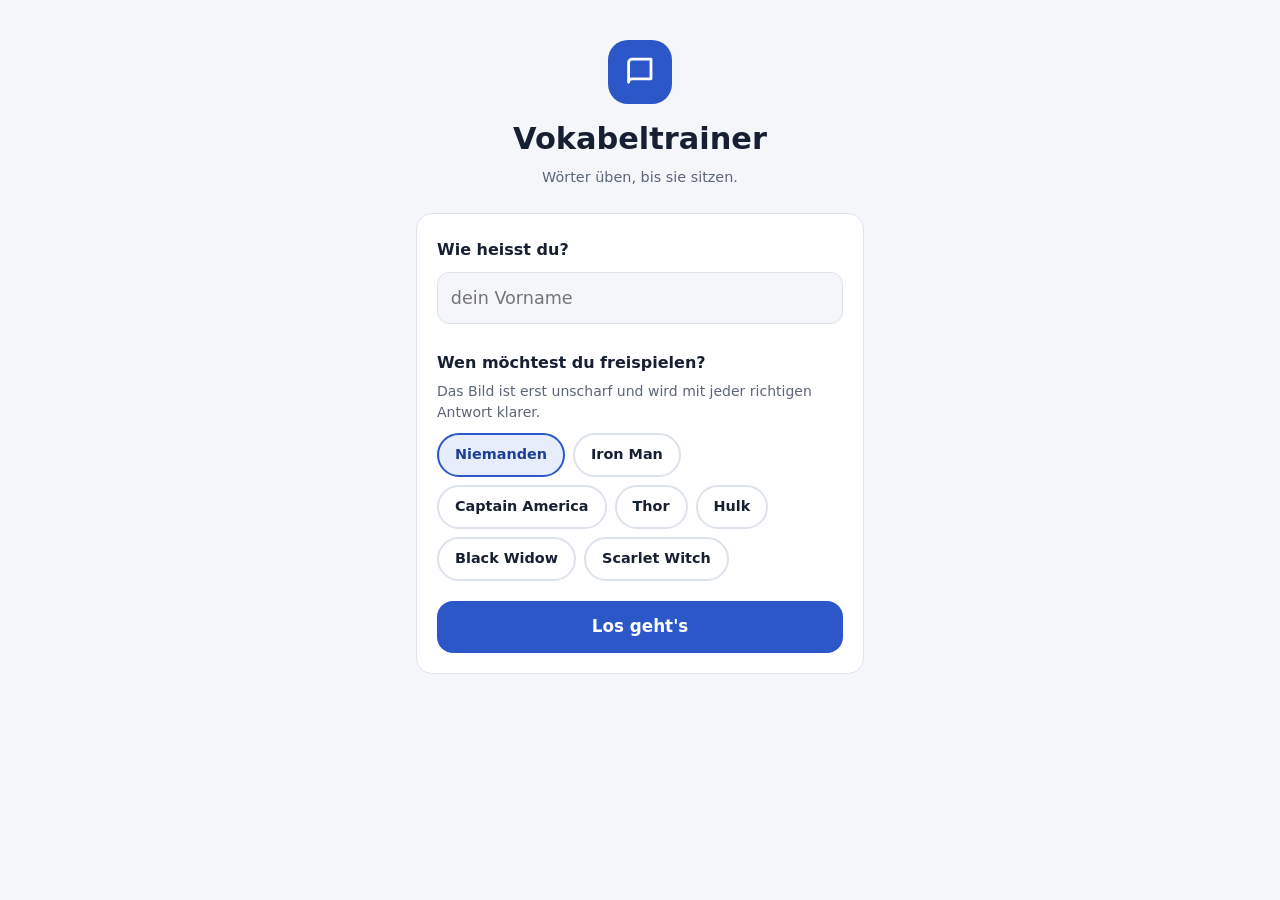
==== commit 8ab8aa87: "feat: Startseite und «Mehr» im neuen Look - Startseite mit Logo und Begrüssung; Held als Chips statt" ====
--- a/index.html
+++ b/index.html
@@ -26,6 +26,9 @@
         <symbol id="i-chevron" viewBox="0 0 24 24"><path d="m6 9 6 6 6-6"/></symbol>
         <symbol id="i-close" viewBox="0 0 24 24"><path d="M18 6 6 18M6 6l12 12"/></symbol>
         <symbol id="i-swap" viewBox="0 0 24 24"><path d="M7 7h13l-3-3"/><path d="M17 17H4l3 3"/></symbol>
+        <symbol id="i-user" viewBox="0 0 24 24"><circle cx="12" cy="8" r="4"/><path d="M4 21a8 8 0 0 1 16 0"/></symbol>
+        <symbol id="i-print" viewBox="0 0 24 24"><path d="M6 9V3h12v6"/><rect x="3" y="9" width="18" height="8" rx="2"/><path d="M7 14h10v7H7z"/></symbol>
+        <symbol id="i-upload" viewBox="0 0 24 24"><path d="M12 15V3"/><path d="m7 8 5-5 5 5"/><path d="M4 15v4a2 2 0 0 0 2 2h12a2 2 0 0 0 2-2v-4"/></symbol>
         <symbol id="i-arrow" viewBox="0 0 24 24"><path d="M5 12h14"/><path d="m13 6 6 6-6 6"/></symbol>
     </svg>
 
@@ -52,19 +55,31 @@
     <main class="page">
 
         <!-- Startseite -->
-        <section id="screen-start" class="screen" hidden>
-            <h1>Vokabeltrainer</h1>
-            <p id="start-challenge" class="card" hidden></p>
-            <form id="start-form" class="card">
-                <label for="name-input">Wie heisst du?</label>
-                <input type="text" id="name-input" autocomplete="given-name" required>
-
-                <label for="hero-select">Wen möchtest du freispielen?</label>
-                <select id="hero-select">
-                    <option value="">Niemanden</option>
-                </select>
-
-                <button type="submit" class="primary">Los geht es</button>
+        <section id="screen-start" class="screen start" hidden>
+            <header class="start-head">
+                <span class="logo" aria-hidden="true">
+                    <svg class="icon"><use href="#i-book"/></svg>
+                </span>
+                <h1>Vokabeltrainer</h1>
+                <p class="eyebrow">Wörter üben, bis sie sitzen.</p>
+            </header>
+
+            <p id="start-challenge" class="card accent-card" hidden></p>
+
+            <form id="start-form" class="card start-form">
+                <label for="name-input" class="field-label">Wie heisst du?</label>
+                <input type="text" id="name-input" autocomplete="given-name" required
+                    placeholder="dein Vorname">
+
+                <fieldset class="hero-field">
+                    <legend class="field-label">Wen möchtest du freispielen?</legend>
+                    <p class="hint">Das Bild ist erst unscharf und wird mit jeder richtigen Antwort klarer.</p>
+                    <div id="hero-choice" class="chip-choice">
+                        <label><input type="radio" name="hero" value="" checked><span>Niemanden</span></label>
+                    </div>
+                </fieldset>
+
+                <button type="submit" class="primary big">Los geht's</button>
             </form>
         </section>
 
@@ -146,99 +161,141 @@
         </section>
 
         <!-- Mehr: Einstellungen, die man selten braucht -->
-        <section id="screen-more" class="screen" hidden>
+        <section id="screen-more" class="screen more" hidden>
             <h1>Mehr</h1>
 
-            <details class="card">
-                <summary>Stimme</summary>
-                <div id="voice-picker"></div>
-                <p class="hint">
-                    Welche Stimmen zur Verfügung stehen, hängt vom Browser ab.
-                    Die über das Netz erzeugten klingen meist deutlich besser als
-                    die auf dem Gerät gespeicherten.
-                </p>
-            </details>
-
-            <details class="card">
-                <summary>Drucken</summary>
-                <p class="hint">Gedruckt werden die Wörter der Lektionen, die unter «Lernen» gewählt sind.</p>
-                <fieldset class="row">
-                    <legend class="label">Was soll auf dem Blatt stehen?</legend>
-                    <label><input type="radio" name="print-mode" value="both" checked> beide Sprachen</label>
-                    <label><input type="radio" name="print-mode" value="target"> nur Zielsprache</label>
-                    <label><input type="radio" name="print-mode" value="source"> nur Ausgangssprache</label>
-                </fieldset>
-                <fieldset class="row">
-                    <legend class="label">Format</legend>
-                    <label><input type="radio" name="print-layout" value="list" checked> Liste</label>
-                    <label><input type="radio" name="print-layout" value="cards"> Karteikarten</label>
-                </fieldset>
-                <label class="check">
-                    <input type="checkbox" id="print-duplex">
-                    doppelseitig (Zielsprache vorne, Ausgangssprache hinten)
-                </label>
-                <p class="hint">
-                    Karteikarten: DIN A8 quer (74 × 52 mm), 8 pro Blatt – zum
-                    Ausschneiden und Laminieren als Lernkärtchen. Doppelseitig:
-                    im Druckdialog beidseitiges Drucken mit Wendung an der
-                    langen Kante wählen; die Karte danach zum Umdrehen ebenfalls
-                    um ihre lange Kante drehen.
-                </p>
-                <button type="button" id="print-open">Vorschau öffnen</button>
-            </details>
-
-            <details class="card">
-                <summary>Eigenen Wortschatz laden</summary>
-                <form id="import-form">
-                    <label for="import-file">CSV-Datei</label>
-                    <input type="file" id="import-file" accept=".csv,text/csv">
-
-                    <label for="import-title">Bezeichnung</label>
-                    <input type="text" id="import-title" placeholder="zum Beispiel: Französisch Unité 3">
-
-                    <div class="row">
-                        <span>
-                            <label for="import-source">Ausgangssprache</label>
-                            <select id="import-source">
-                                <option value="de" selected>Deutsch</option>
-                                <option value="en">Englisch</option>
-                                <option value="fr">Französisch</option>
-                                <option value="it">Italienisch</option>
-                                <option value="es">Spanisch</option>
-                                <option value="la">Latein</option>
-                            </select>
+            <div class="settings">
+                <button type="button" id="profile-edit" class="setting setting-button">
+                    <span class="setting-icon"><svg class="icon" aria-hidden="true"><use href="#i-user"/></svg></span>
+                    <span class="setting-text">
+                        <span class="setting-title">Name und Held</span>
+                        <span id="profile-summary" class="setting-sub"></span>
+                    </span>
+                    <svg class="icon setting-chevron side" aria-hidden="true"><use href="#i-chevron"/></svg>
+                </button>
+
+                <details class="setting">
+                    <summary>
+                        <span class="setting-icon"><svg class="icon" aria-hidden="true"><use href="#i-sound"/></svg></span>
+                        <span class="setting-text">
+                            <span class="setting-title">Stimme</span>
+                            <span class="setting-sub">Wer die Wörter vorliest</span>
                         </span>
-                        <span>
-                            <label for="import-target">Zielsprache</label>
-                            <select id="import-target">
-                                <option value="en" selected>Englisch</option>
-                                <option value="fr">Französisch</option>
-                                <option value="it">Italienisch</option>
-                                <option value="es">Spanisch</option>
-                                <option value="la">Latein</option>
-                                <option value="de">Deutsch</option>
-                            </select>
+                        <svg class="icon setting-chevron" aria-hidden="true"><use href="#i-chevron"/></svg>
+                    </summary>
+                    <div class="setting-body">
+                        <div id="voice-picker"></div>
+                        <p class="hint">
+                            Welche Stimmen zur Verfügung stehen, hängt vom Browser ab.
+                            Die über das Netz erzeugten klingen meist deutlich besser als
+                            die auf dem Gerät gespeicherten.
+                        </p>
+                    </div>
+                </details>
+
+                <details class="setting">
+                    <summary>
+                        <span class="setting-icon"><svg class="icon" aria-hidden="true"><use href="#i-print"/></svg></span>
+                        <span class="setting-text">
+                            <span class="setting-title">Drucken</span>
+                            <span class="setting-sub">Liste oder Karteikarten der gewählten Wörter</span>
                         </span>
+                        <svg class="icon setting-chevron" aria-hidden="true"><use href="#i-chevron"/></svg>
+                    </summary>
+                    <div class="setting-body">
+                        <fieldset>
+                            <legend class="field-label">Was soll auf dem Blatt stehen?</legend>
+                            <div class="segmented">
+                                <label><input type="radio" name="print-mode" value="both" checked><span>beide</span></label>
+                                <label><input type="radio" name="print-mode" value="target"><span>Zielsprache</span></label>
+                                <label><input type="radio" name="print-mode" value="source"><span>Ausgangs&shy;sprache</span></label>
+                            </div>
+                        </fieldset>
+                        <fieldset>
+                            <legend class="field-label">Format</legend>
+                            <div class="segmented two">
+                                <label><input type="radio" name="print-layout" value="list" checked><span>Liste</span></label>
+                                <label><input type="radio" name="print-layout" value="cards"><span>Karteikarten</span></label>
+                            </div>
+                        </fieldset>
+                        <label class="check">
+                            <input type="checkbox" id="print-duplex">
+                            doppelseitig (Zielsprache vorne, Ausgangssprache hinten)
+                        </label>
+                        <p class="hint">
+                            Karteikarten: DIN A8 quer (74 × 52 mm), 8 pro Blatt – zum
+                            Ausschneiden und Laminieren als Lernkärtchen. Doppelseitig:
+                            im Druckdialog beidseitiges Drucken mit Wendung an der
+                            langen Kante wählen; die Karte danach zum Umdrehen ebenfalls
+                            um ihre lange Kante drehen.
+                        </p>
+                        <p class="hint">Gedruckt werden die Wörter der Lektionen, die unter «Lernen» gewählt sind.</p>
+                        <button type="button" id="print-open" class="primary big">Vorschau öffnen</button>
                     </div>
-
-                    <label class="check">
-                        <input type="checkbox" id="import-target-first" checked>
-                        Spalte 2 enthält die Zielsprache
-                    </label>
-
-                    <button type="submit">Importieren</button>
-                    <p id="import-message" class="hint"></p>
-                </form>
-
-                <p class="hint">
-                    Erwartet werden drei Spalten, getrennt durch Semikolon:
-                    <code>Lektion;Zielsprache;Ausgangssprache</code>
-                </p>
-
-                <button type="button" id="deck-delete" class="link danger">
-                    Gewählten Wortschatz löschen
-                </button>
-            </details>
+                </details>
+
+                <details class="setting">
+                    <summary>
+                        <span class="setting-icon"><svg class="icon" aria-hidden="true"><use href="#i-upload"/></svg></span>
+                        <span class="setting-text">
+                            <span class="setting-title">Eigenen Wortschatz laden</span>
+                            <span class="setting-sub">CSV-Datei mit eigenen Wörtern</span>
+                        </span>
+                        <svg class="icon setting-chevron" aria-hidden="true"><use href="#i-chevron"/></svg>
+                    </summary>
+                    <div class="setting-body">
+                        <form id="import-form">
+                            <label for="import-file" class="field-label">CSV-Datei</label>
+                            <input type="file" id="import-file" accept=".csv,text/csv">
+
+                            <label for="import-title" class="field-label">Bezeichnung</label>
+                            <input type="text" id="import-title" placeholder="zum Beispiel: Französisch Unité 3">
+
+                            <div class="row">
+                                <span>
+                                    <label for="import-source" class="field-label">Ausgangssprache</label>
+                                    <select id="import-source">
+                                        <option value="de" selected>Deutsch</option>
+                                        <option value="en">Englisch</option>
+                                        <option value="fr">Französisch</option>
+                                        <option value="it">Italienisch</option>
+                                        <option value="es">Spanisch</option>
+                                        <option value="la">Latein</option>
+                                    </select>
+                                </span>
+                                <span>
+                                    <label for="import-target" class="field-label">Zielsprache</label>
+                                    <select id="import-target">
+                                        <option value="en" selected>Englisch</option>
+                                        <option value="fr">Französisch</option>
+                                        <option value="it">Italienisch</option>
+                                        <option value="es">Spanisch</option>
+                                        <option value="la">Latein</option>
+                                        <option value="de">Deutsch</option>
+                                    </select>
+                                </span>
+                            </div>
+
+                            <label class="check">
+                                <input type="checkbox" id="import-target-first" checked>
+                                Spalte 2 enthält die Zielsprache
+                            </label>
+
+                            <button type="submit" class="primary big">Importieren</button>
+                            <p id="import-message" class="hint"></p>
+                        </form>
+
+                        <p class="hint">
+                            Erwartet werden drei Spalten, getrennt durch Semikolon:
+                            <code>Lektion;Zielsprache;Ausgangssprache</code>
+                        </p>
+
+                        <button type="button" id="deck-delete" class="link danger">
+                            Gewählten Wortschatz löschen
+                        </button>
+                    </div>
+                </details>
+            </div>
         </section>
 
         <!-- Lernrunde -->
--- a/css/styles.css
+++ b/css/styles.css
@@ -138,13 +138,31 @@
 input[type="file"],
 select {
     width: 100%;
-    padding: .6rem;
+    min-height: 2.75rem;
+    padding: .55rem .8rem;
     margin-bottom: .9rem;
     font: inherit;
     color: var(--ink);
     background: var(--bg);
     border: 1px solid var(--line);
-    border-radius: 6px;
+    border-radius: 12px;
+}
+
+input[type="text"]:focus,
+select:focus {
+    outline: none;
+    border-color: var(--accent);
+    box-shadow: 0 0 0 3px var(--accent-soft);
+}
+
+/* Beschriftung über einem Feld, kräftiger als die graue .label */
+.field-label {
+    display: block;
+    margin: .25rem 0 .4rem;
+    padding: 0;
+    font-size: 1rem;
+    font-weight: 700;
+    color: var(--ink);
 }
 
 fieldset {
@@ -255,6 +273,217 @@
     stroke-linejoin: round;
 }
 
+/* ----------------------------------------------------------- Startseite */
+
+.screen.start {
+    max-width: 28rem;
+    padding-top: 1.5rem;
+}
+
+.start-head {
+    display: flex;
+    flex-direction: column;
+    align-items: center;
+    gap: .35rem;
+    margin-bottom: 1.5rem;
+    text-align: center;
+}
+
+.start-head h1 {
+    margin: .4rem 0 0;
+    font-size: 1.9rem;
+}
+
+.logo {
+    width: 4rem;
+    height: 4rem;
+    display: flex;
+    align-items: center;
+    justify-content: center;
+    border-radius: 20px;
+    background: var(--accent);
+    color: var(--accent-ink);
+}
+
+.logo .icon {
+    width: 2.1rem;
+    height: 2.1rem;
+}
+
+.start-form {
+    display: grid;
+    gap: .25rem;
+    padding: 1.25rem;
+}
+
+.start-form input[type="text"] {
+    min-height: 3.25rem;
+    font-size: 1.1rem;
+}
+
+.start-form button.big {
+    margin-top: 1rem;
+}
+
+.hero-field {
+    margin: .5rem 0 0;
+}
+
+.hero-field .hint {
+    margin: 0 0 .6rem;
+}
+
+/* Auswahl als Chips; das Optionsfeld selbst bleibt unsichtbar */
+.chip-choice {
+    display: flex;
+    flex-wrap: wrap;
+    gap: .5rem;
+}
+
+.chip-choice label {
+    position: relative;
+    display: block;
+    margin: 0;
+    color: var(--ink);
+}
+
+.chip-choice input {
+    position: absolute;
+    inset: 0;
+    margin: 0;
+    opacity: 0;
+    cursor: pointer;
+}
+
+.chip-choice span {
+    display: flex;
+    align-items: center;
+    min-height: 2.75rem;
+    padding: 0 1rem;
+    border: 2px solid var(--line);
+    border-radius: 999px;
+    background: var(--surface);
+    font-weight: 600;
+}
+
+.chip-choice input:checked + span {
+    border-color: var(--accent);
+    background: var(--accent-soft);
+    color: var(--accent-strong);
+}
+
+.chip-choice input:focus-visible + span {
+    outline: 2px solid var(--accent);
+    outline-offset: 2px;
+}
+
+/* ----------------------------------------------------------------- Mehr */
+
+.settings {
+    display: grid;
+    gap: .75rem;
+}
+
+.setting {
+    background: var(--surface);
+    border: 1px solid var(--line);
+    border-radius: var(--radius);
+}
+
+.setting > summary,
+button.setting-button {
+    display: flex;
+    align-items: center;
+    gap: .9rem;
+    min-height: 4.25rem;
+    padding: .75rem 1rem;
+    cursor: pointer;
+    list-style: none;
+}
+
+.setting > summary::-webkit-details-marker {
+    display: none;
+}
+
+button.setting-button {
+    width: 100%;
+    font: inherit;
+    text-align: left;
+    color: var(--ink);
+}
+
+.setting-icon {
+    width: 2.5rem;
+    height: 2.5rem;
+    flex: none;
+    display: flex;
+    align-items: center;
+    justify-content: center;
+    border-radius: 12px;
+    background: var(--accent-soft);
+    color: var(--accent);
+}
+
+.setting-text {
+    flex: 1;
+    min-width: 0;
+    display: flex;
+    flex-direction: column;
+    line-height: 1.3;
+}
+
+.setting-title {
+    font-weight: 700;
+}
+
+.setting-sub {
+    font-size: .85rem;
+    color: var(--ink-soft);
+}
+
+.setting-chevron {
+    color: var(--ink-soft);
+    transition: transform .2s ease;
+}
+
+.setting[open] .setting-chevron {
+    transform: rotate(180deg);
+}
+
+/* Führt zu einem anderen Bereich, statt aufzuklappen. */
+.setting-chevron.side {
+    transform: rotate(-90deg);
+}
+
+.setting-body {
+    display: grid;
+    gap: .5rem;
+    padding: 0 1rem 1rem;
+}
+
+.setting-body fieldset {
+    margin: 0 0 .5rem;
+}
+
+.setting-body .hint {
+    margin: 0;
+}
+
+.setting-body button.big {
+    width: 100%;
+    margin-top: .25rem;
+}
+
+.segmented.two {
+    grid-template-columns: repeat(2, minmax(0, 1fr));
+}
+
+.segmented span {
+    padding: 0 .25rem;
+    text-align: center;
+    hyphens: auto;
+}
+
 /* ------------------------------------------------------------- Lernen */
 
 .learn {
@@ -284,8 +513,8 @@
     margin-bottom: 1.25rem;
 }
 
-/* Der Held oben rechts soll den Titel nicht verdecken. */
-body:has(#hero:not([hidden])) .learn-head {
+/* Der Held oben rechts soll die Titel nicht verdecken. */
+body:has(#hero:not([hidden])) :is(.learn-head, .insight-head, .more > h1) {
     padding-right: 5.5rem;
 }
 
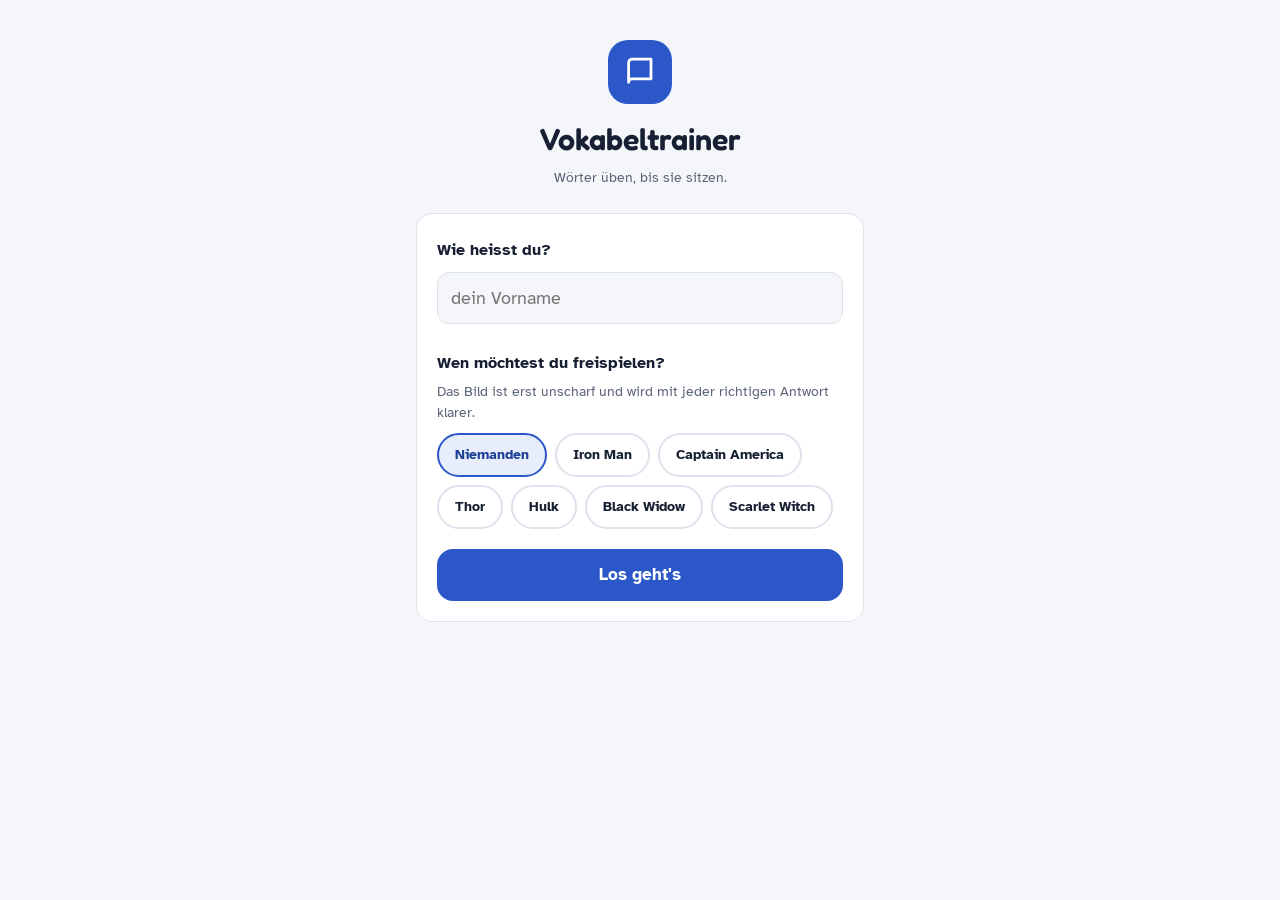
==== commit 1dda3fa9: "feat: eigene Schriften Fredoka und Atkinson Hyperlegible - Fredoka 600 für Titel, grosse Zahlen und " ====
--- a/index.html
+++ b/index.html
@@ -6,6 +6,8 @@
     <meta name="viewport" content="width=device-width, initial-scale=1">
     <meta name="description" content="Mehrsprachiger Vokabeltrainer mit drei Lernmodi.">
     <title>Vokabeltrainer</title>
+    <link rel="preload" href="fonts/atkinson-hyperlegible-latin-400.woff2" as="font" type="font/woff2" crossorigin>
+    <link rel="preload" href="fonts/fredoka-latin-600.woff2" as="font" type="font/woff2" crossorigin>
     <link rel="stylesheet" href="css/styles.css">
     <link rel="icon" href="data:image/svg+xml,<svg xmlns='http://www.w3.org/2000/svg' viewBox='0 0 32 32'><text y='26' font-size='26'>📚</text></svg>">
 </head>
@@ -29,6 +31,7 @@
         <symbol id="i-user" viewBox="0 0 24 24"><circle cx="12" cy="8" r="4"/><path d="M4 21a8 8 0 0 1 16 0"/></symbol>
         <symbol id="i-print" viewBox="0 0 24 24"><path d="M6 9V3h12v6"/><rect x="3" y="9" width="18" height="8" rx="2"/><path d="M7 14h10v7H7z"/></symbol>
         <symbol id="i-upload" viewBox="0 0 24 24"><path d="M12 15V3"/><path d="m7 8 5-5 5 5"/><path d="M4 15v4a2 2 0 0 0 2 2h12a2 2 0 0 0 2-2v-4"/></symbol>
+        <symbol id="i-trophy" viewBox="0 0 24 24"><path d="M8 21h8"/><path d="M12 17v4"/><path d="M7 4h10v5a5 5 0 0 1-10 0z"/><path d="M17 5h3v2a3 3 0 0 1-3 3"/><path d="M7 5H4v2a3 3 0 0 0 3 3"/></symbol>
         <symbol id="i-arrow" viewBox="0 0 24 24"><path d="M5 12h14"/><path d="m13 6 6 6-6 6"/></symbol>
     </svg>
 
@@ -395,35 +398,36 @@
         </section>
 
         <!-- Spiel -->
-        <section id="screen-game" class="screen" hidden>
-            <div class="row spread">
-                <div>
+        <section id="screen-game" class="screen game" hidden>
+            <header class="game-head">
+                <button type="button" id="game-home" class="icon-button" aria-label="Spiel abbrechen">
+                    <svg class="icon" aria-hidden="true"><use href="#i-close"/></svg>
+                </button>
+                <div class="game-heading">
                     <h1 id="game-title"></h1>
                     <p id="game-subtitle" class="hint"></p>
                 </div>
-                <button type="button" id="game-home" class="link">abbrechen</button>
-            </div>
-            <p id="game-status" class="scoreboard" role="status"></p>
+            </header>
+            <p id="game-status" class="game-status" role="status"></p>
             <div id="game-stage" class="game-stage"></div>
         </section>
 
         <!-- Spielergebnis -->
-        <section id="screen-game-result" class="screen" hidden>
-            <h1>Geschafft!</h1>
-            <p id="game-result-score" class="prompt"></p>
-            <p id="game-result-detail" class="hint center"></p>
-
-            <div id="game-result-compare" class="card center" hidden></div>
+        <section id="screen-game-result" class="screen result game-result" hidden>
+            <div class="result-head">
+                <span class="trophy" aria-hidden="true">
+                    <svg class="icon"><use href="#i-trophy"/></svg>
+                </span>
+                <h1>Geschafft!</h1>
+                <p id="game-result-score" class="game-score"></p>
+                <p id="game-result-detail" class="result-text"></p>
+            </div>
+
+            <div id="game-result-compare" class="card accent-card center" hidden></div>
 
             <div id="game-result-missed-box" class="card" hidden>
-                <h2>Das war noch nicht sicher</h2>
-                <ul id="game-result-list" class="result-list"></ul>
-            </div>
-
-            <div class="modes">
-                <button type="button" id="game-again" class="primary">nochmals spielen</button>
-                <button type="button" id="game-challenge">Freunde herausfordern</button>
-                <button type="button" id="game-result-home" class="link">zur Auswahl</button>
+                <h2 class="card-label">Noch nicht sicher</h2>
+                <ul id="game-result-list" class="word-list"></ul>
             </div>
 
             <div id="game-share" class="card" hidden>
@@ -433,26 +437,37 @@
                     Du erscheinst als <strong id="share-alias"></strong>.
                     <button type="button" id="share-reroll" class="link">anderer Spitzname</button>
                 </p>
-                <label for="share-link">Link</label>
+                <label for="share-link" class="field-label">Link</label>
                 <input type="text" id="share-link" readonly>
-                <div class="row">
-                    <button type="button" id="share-copy" class="primary">Link kopieren</button>
-                    <button type="button" id="share-native" hidden>Teilen …</button>
+                <div class="share-actions">
+                    <button type="button" id="share-copy" class="primary big">Link kopieren</button>
+                    <button type="button" id="share-native" class="big" hidden>Teilen …</button>
                 </div>
                 <p id="share-message" class="hint" role="status"></p>
             </div>
+
+            <div class="result-actions">
+                <button type="button" id="game-again" class="primary big">Nochmals spielen</button>
+                <button type="button" id="game-challenge" class="big">Freunde herausfordern</button>
+                <button type="button" id="game-result-home" class="link">Zur Übersicht</button>
+            </div>
         </section>
 
         <!-- Eingehende Herausforderung -->
-        <section id="screen-challenge" class="screen" hidden>
-            <h1>Du wurdest herausgefordert!</h1>
+        <section id="screen-challenge" class="screen challenge" hidden>
+            <div class="result-head">
+                <span class="trophy" aria-hidden="true">
+                    <svg class="icon"><use href="#i-bolt"/></svg>
+                </span>
+                <h1>Du wurdest herausgefordert!</h1>
+            </div>
             <div class="card">
-                <p id="challenge-text" class="prompt"></p>
+                <p id="challenge-text" class="challenge-text"></p>
                 <p id="challenge-detail" class="hint center"></p>
                 <p id="challenge-warning" class="hint error" hidden></p>
-                <div class="modes">
-                    <button type="button" id="challenge-accept" class="primary">annehmen</button>
-                    <button type="button" id="challenge-decline" class="link">nicht jetzt</button>
+                <div class="result-actions plain">
+                    <button type="button" id="challenge-accept" class="primary big">Annehmen</button>
+                    <button type="button" id="challenge-decline" class="link">Nicht jetzt</button>
                 </div>
             </div>
         </section>
--- a/css/styles.css
+++ b/css/styles.css
@@ -1,4 +1,31 @@
 /* Vokabeltrainer – Grundgestaltung */
+
+/* Schriften liegen im Repo (fonts/, SIL Open Font License 1.1), damit kein
+   Aufruf an einen fremden Server geht. Nur der Latin-Ausschnitt – er enthält
+   alle Akzente des Französischen samt œ. */
+@font-face {
+    font-family: "Atkinson Hyperlegible";
+    src: url("../fonts/atkinson-hyperlegible-latin-400.woff2") format("woff2");
+    font-weight: 400;
+    font-style: normal;
+    font-display: swap;
+}
+
+@font-face {
+    font-family: "Atkinson Hyperlegible";
+    src: url("../fonts/atkinson-hyperlegible-latin-700.woff2") format("woff2");
+    font-weight: 700;
+    font-style: normal;
+    font-display: swap;
+}
+
+@font-face {
+    font-family: "Fredoka";
+    src: url("../fonts/fredoka-latin-600.woff2") format("woff2");
+    font-weight: 600;
+    font-style: normal;
+    font-display: swap;
+}
 
 :root {
     /* Eingebaute Bedienelemente (Auswahllisten, Scrollbalken) folgen dem Modus. */
@@ -26,6 +53,8 @@
     --wrong: #c0392b;
     --radius: 16px;
     --tabbar-height: 4rem;
+    --font-body: "Atkinson Hyperlegible", system-ui, -apple-system, "Segoe UI", sans-serif;
+    --font-display: "Fredoka", var(--font-body);
 }
 
 @media (prefers-color-scheme: dark) {
@@ -68,7 +97,7 @@
 body {
     margin: 0;
     padding: 1rem;
-    font-family: system-ui, -apple-system, "Segoe UI", Roboto, sans-serif;
+    font-family: var(--font-body);
     font-size: 17px;
     line-height: 1.5;
     color: var(--ink);
@@ -89,6 +118,20 @@
 h1 {
     font-size: 1.5rem;
     margin: 0 0 1rem;
+}
+
+/* Titel und grosse Zahlen in der runden Schrift, alles andere bleibt in der
+   gut lesbaren Atkinson Hyperlegible. */
+h1,
+h2,
+.cta-title,
+.ring-value,
+.game-score,
+.feedback-title,
+.prompt,
+.challenge-text {
+    font-family: var(--font-display);
+    font-weight: 600;
 }
 
 h2 {
@@ -1776,17 +1819,84 @@
     text-align: center;
 }
 
+.game-head {
+    display: flex;
+    align-items: flex-start;
+    gap: .75rem;
+    margin-bottom: .75rem;
+}
+
+body:has(#hero:not([hidden])) .game-head {
+    padding-right: 5.5rem;
+}
+
+.game-heading {
+    flex: 1;
+    min-width: 0;
+    padding-top: .3rem;
+}
+
+.game-heading h1 {
+    margin: 0;
+    font-size: 1.35rem;
+    line-height: 1.2;
+}
+
+.game-heading .hint {
+    margin: .2rem 0 0;
+}
+
+/* Punkte, Zeit, verbleibende Wörter – vom Spiel gesetzt */
+.game-status {
+    display: flex;
+    justify-content: center;
+    margin: 0 0 .75rem;
+    padding: .4rem .9rem;
+    border-radius: 999px;
+    background: var(--track);
+    color: var(--ink);
+    font-weight: 700;
+    font-size: .95rem;
+    font-variant-numeric: tabular-nums;
+    text-align: center;
+}
+
+.game-status:empty {
+    display: none;
+}
+
 .game-stage {
-    margin-top: 1rem;
+    margin-top: .5rem;
+}
+
+.game-stage .note {
+    margin: .75rem 0 0;
+    font-weight: 600;
 }
 
 /* Kreuzworträtsel */
+.cw-current {
+    min-height: 1.6rem;
+    margin: 0 0 .75rem;
+    padding: .6rem 1rem;
+    border-radius: var(--radius);
+    background: var(--accent-soft);
+    color: var(--accent-strong);
+    text-align: center;
+    font-size: 1.1rem;
+    font-weight: 700;
+}
+
+.cw-current:empty {
+    display: none;
+}
+
 .cw-grid {
     --cell: min(2.6rem, calc((100vw - 2.5rem) / var(--cols)));
     display: grid;
     grid-template-columns: repeat(var(--cols), var(--cell));
     grid-auto-rows: var(--cell);
-    gap: 2px;
+    gap: 3px;
     justify-content: center;
     margin: 0 auto 1rem;
 }
@@ -1794,33 +1904,38 @@
 .cw-cell {
     position: relative;
     background: var(--surface);
-    border: 1px solid var(--line);
-    border-radius: 4px;
+    border: 2px solid var(--line);
+    border-radius: 7px;
 }
 
 .cw-cell input {
     width: 100%;
     height: 100%;
+    min-height: 0;
     margin: 0;
     padding: 0;
     border: 0;
-    border-radius: 3px;
+    border-radius: 5px;
     background: transparent;
     color: var(--ink);
     text-align: center;
     text-transform: uppercase;
-    font-size: calc(var(--cell) * .55);
-    font-weight: 600;
+    font-size: calc(var(--cell) * .5);
+    font-weight: 700;
     caret-color: var(--accent);
 }
 
 .cw-cell input:focus {
-    outline: 2px solid var(--accent);
-    outline-offset: -2px;
+    outline: none;
+    box-shadow: none;
+}
+
+.cw-cell:focus-within {
+    border-color: var(--accent);
 }
 
 .cw-cell.active {
-    background: color-mix(in srgb, var(--accent) 18%, var(--surface));
+    background: var(--accent-soft);
 }
 
 .cw-cell.fixed input {
@@ -1828,11 +1943,12 @@
 }
 
 .cw-cell.solved {
-    background: color-mix(in srgb, var(--right) 22%, var(--surface));
+    border-color: var(--right);
+    background: var(--right-soft);
 }
 
 .cw-cell.solved input {
-    color: var(--ink);
+    color: var(--right-ink);
 }
 
 .cw-cell.wrong {
@@ -1840,7 +1956,10 @@
 }
 
 @keyframes cw-wrong {
-    0%, 60% { background: color-mix(in srgb, var(--wrong) 40%, var(--surface)); }
+    0%, 60% {
+        border-color: var(--warn);
+        background: var(--warn-soft);
+    }
 }
 
 .cw-number {
@@ -1856,15 +1975,18 @@
 .cw-accents {
     display: flex;
     flex-wrap: wrap;
-    gap: .3rem;
+    gap: .35rem;
     justify-content: center;
     margin-bottom: .5rem;
 }
 
 .cw-accents button {
-    min-width: 2.2rem;
-    padding: .3rem .4rem;
-    font-size: 1.05rem;
+    min-width: 2.75rem;
+    min-height: 2.75rem;
+    padding: 0 .4rem;
+    border-radius: 12px;
+    font-size: 1.1rem;
+    font-weight: 600;
 }
 
 .cw-clues {
@@ -1874,19 +1996,31 @@
     margin-top: 1rem;
 }
 
+.cw-clues h2,
+.cw-clues h3 {
+    margin: 0 0 .4rem;
+    font-size: 1rem;
+}
+
 .cw-clue {
     all: unset;
     display: block;
     width: 100%;
     box-sizing: border-box;
-    padding: .3rem .5rem;
-    border-radius: 6px;
+    min-height: 2.5rem;
+    padding: .45rem .7rem;
+    border-radius: 10px;
     cursor: pointer;
 }
 
 .cw-clue:hover,
 .cw-clue.active {
-    background: color-mix(in srgb, var(--accent) 18%, transparent);
+    background: var(--accent-soft);
+    color: var(--accent-strong);
+}
+
+.cw-clue:focus-visible {
+    outline: 2px solid var(--accent);
 }
 
 .cw-clue.solved {
@@ -1900,8 +2034,10 @@
     height: 15rem;
     overflow: hidden;
     border: 1px solid var(--line);
-    border-radius: var(--radius);
-    background: var(--surface);
+    border-radius: 20px;
+    background:
+        linear-gradient(to bottom, transparent 75%, var(--warn-soft)),
+        var(--surface);
 }
 
 .sorter-word {
@@ -1909,79 +2045,153 @@
     top: 0;
     left: 50%;
     transform: translateX(-50%);
-    padding: .3rem 1rem;
-    border-radius: 99px;
+    padding: .4rem 1.1rem;
+    border-radius: 999px;
     background: var(--accent);
     color: var(--accent-ink);
     font-size: 1.4rem;
-    font-weight: 600;
+    font-weight: 700;
     white-space: nowrap;
+    box-shadow: 0 4px 12px rgba(0, 0, 0, .15);
 }
 
 .sorter-bins {
     display: flex;
     gap: .6rem;
-    margin-top: .6rem;
-}
-
-.sorter-bin {
+    margin-top: .75rem;
+}
+
+button.sorter-bin {
     flex: 1;
     display: flex;
     flex-direction: column;
     align-items: center;
+    justify-content: center;
+    min-height: 4.5rem;
     padding: .8rem .4rem;
-    font-size: 1.2rem;
+    border: 2px solid var(--line);
+    border-radius: var(--radius);
+    box-shadow: 0 2px 0 var(--line);
+    font-size: 1.25rem;
+    font-weight: 700;
 }
 
 .sorter-bin small {
     color: var(--ink-soft);
     font-size: .8rem;
-}
-
-.sorter-bin.right {
+    font-weight: 400;
+}
+
+button.sorter-bin.right {
     border-color: var(--right);
-    background: color-mix(in srgb, var(--right) 22%, var(--surface));
-}
-
-.sorter-bin.wrong {
-    border-color: var(--wrong);
-    background: color-mix(in srgb, var(--wrong) 22%, var(--surface));
+    background: var(--right-soft);
+    color: var(--right-ink);
+    box-shadow: none;
+}
+
+button.sorter-bin.wrong {
+    border-color: var(--warn);
+    background: var(--warn-soft);
+    color: var(--warn-ink);
+    box-shadow: none;
 }
 
 /* Speed-Runde */
 .speed-bar {
-    height: .5rem;
-    border-radius: 99px;
-    background: var(--bg);
+    height: .75rem;
+    border-radius: 999px;
+    background: var(--line);
     overflow: hidden;
 }
 
 .speed-fill {
     height: 100%;
     width: 100%;
-    background: var(--accent);
+    border-radius: 999px;
+    background: var(--warm);
     transition: width .2s linear;
 }
 
+.game .prompt {
+    margin: 1.25rem 0 .5rem;
+}
+
 .speed-form {
     display: flex;
-    flex-wrap: wrap;
-    gap: .6rem;
+    gap: .5rem;
     justify-content: center;
+    max-width: 30rem;
+    margin: 1rem auto 0;
 }
 
 .speed-form input {
-    flex: 1 1 16rem;
-    max-width: 22rem;
+    flex: 1 1 0;
+    min-width: 0;
+    min-height: 3.25rem;
     margin: 0;
     text-align: center;
-    font-size: 1.15rem;
-}
-
-.cw-current {
-    min-height: 1.6rem;
-    margin: 0 0 .6rem;
+    font-size: 1.2rem;
+}
+
+.speed-form button {
+    flex: none;
+    min-height: 3.25rem;
+    padding: 0 1.4rem;
+    border-radius: 14px;
+}
+
+/* Spielergebnis und Herausforderung */
+.trophy {
+    width: 4.5rem;
+    height: 4.5rem;
+    display: flex;
+    align-items: center;
+    justify-content: center;
+    border-radius: 50%;
+    background: var(--warm-soft);
+    color: var(--warm-ink);
+}
+
+.trophy .icon {
+    width: 2.3rem;
+    height: 2.3rem;
+}
+
+.game-score {
+    margin: 0;
+    font-size: 2.2rem;
+    font-weight: 700;
+    line-height: 1.1;
+    font-variant-numeric: tabular-nums;
+}
+
+#game-result-compare h2 {
+    margin: 0 0 .3rem;
+    font-size: 1.3rem;
+}
+
+#game-result-compare p {
+    margin: 0;
+}
+
+.share-actions {
+    display: grid;
+    grid-template-columns: repeat(auto-fit, minmax(10rem, 1fr));
+    gap: .5rem;
+}
+
+.challenge-text {
+    margin: 0 0 .5rem;
     text-align: center;
-    font-size: 1.1rem;
-    font-weight: 600;
-}
+    font-size: 1.25rem;
+    font-weight: 700;
+}
+
+/* In einer Karte: keine klebende Leiste, kein eigener Hintergrund */
+.result-actions.plain {
+    position: static;
+    margin: 1rem 0 0;
+    padding: 0;
+    background: none;
+    box-shadow: none;
+}
